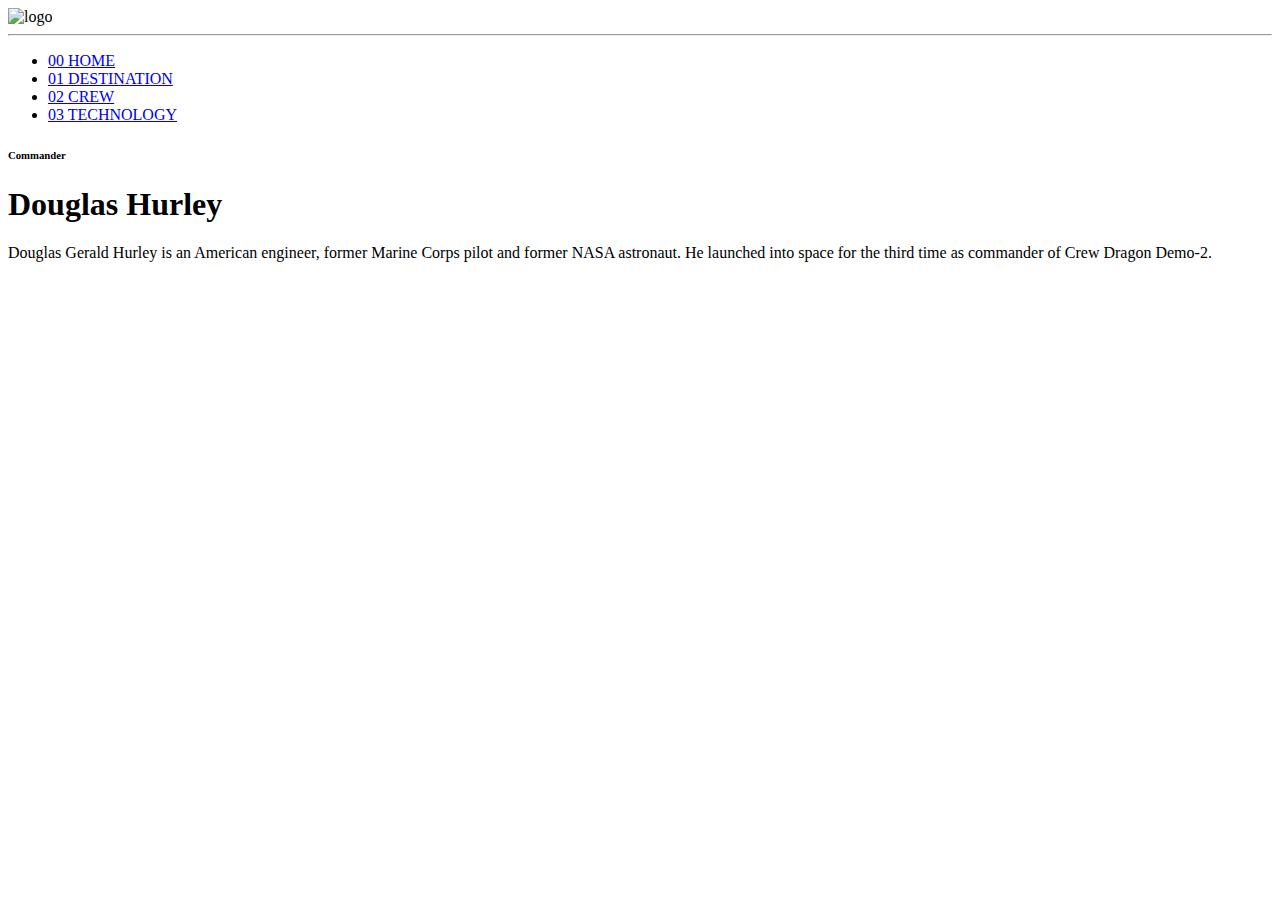
==== crew-commander.html @ 9f92351d "Add files via upload" ====
<html lang="en">

<head>
    <meta charset="UTF-8">
    <meta name="viewport" content="width=device-width, initial-scale=1.0">

    <link rel="icon" type="image/png" sizes="32x32" href="Image/favicon-32x32.png">

    <title>Frontend Mentor | Space tourism website</title>
    <link rel="stylesheet" href="/home/anuj/Desktop/projectfiles/crew-commander.css">

    <link rel="preconnect" href="https://fonts.googleapis.com">
    <link rel="preconnect" href="https://fonts.gstatic.com" crossorigin>
    <link href="https://fonts.googleapis.com/css2?family=Barlow&display=swap" rel="stylesheet">
    <link rel="preconnect" href="https://fonts.googleapis.com">
    <link rel="preconnect" href="https://fonts.gstatic.com" crossorigin>
    <link href="https://fonts.googleapis.com/css2?family=Bellefair&display=swap" rel="stylesheet">
    <link rel="preconnect" href="https://fonts.googleapis.com">
    <link rel="preconnect" href="https://fonts.gstatic.com" crossorigin>
    <link href="https://fonts.googleapis.com/css2?family=Barlow+Condensed&display=swap" rel="stylesheet">

</head>

<body class="destination">
    <header>
        <img class="logo" src="/home/anuj/Desktop/Project/logo.svg" alt="logo">
        <hr>
        <nav>
            <ul>
                <li><a href="/home/anuj/Desktop/projectfiles/index.html"><span class="style">00</span> HOME</a></li>
                <li><a href="/home/anuj/Desktop/projectfiles/moon.html"><span class="style">01</span> DESTINATION</a></li>
                <li><a href="/home/anuj/Desktop/projectfiles/crew-commander.html"><span class="style">02</span> CREW</a></li>
                <li><a href="/home/anuj/Desktop/projectfiles/launchvehicle.html"><span class="style">03</span> TECHNOLOGY</a></li>
            </ul>
        </nav>
    </header>
    <div class="conatiner-3">

        <div class="textbox3">

            <h6>Commander </h6>
            <h1>Douglas Hurley</h1>
            <p>Douglas Gerald Hurley is an American engineer, former Marine Corps pilot and former NASA astronaut. He launched into space for the third time as commander of Crew Dragon Demo-2.</p>

            <div class="circle">
                <a class="active" href="/home/anuj/Desktop/projectfiles/crew-commander.html"><span class="dot"></span></a></span>
                <a href="/home/anuj/Desktop/projectfiles/crew-specialist.html"><span class="dot"></span></a></span>
                <a href="/home/anuj/Desktop/projectfiles/crew-pilot.html"><span class="dot"></span></a></span>
                <a href="/home/anuj/Desktop/projectfiles/crew-engineer.html"><span class="dot"></span></a></span>
            </div>
        </div>


        <div class="imgfirst3">
            <img src="/home/anuj/Desktop/projectfiles/image-douglas-hurley.png" alt="">

        </div>
    </div>
    </div>
    </div>
</body>

</html>
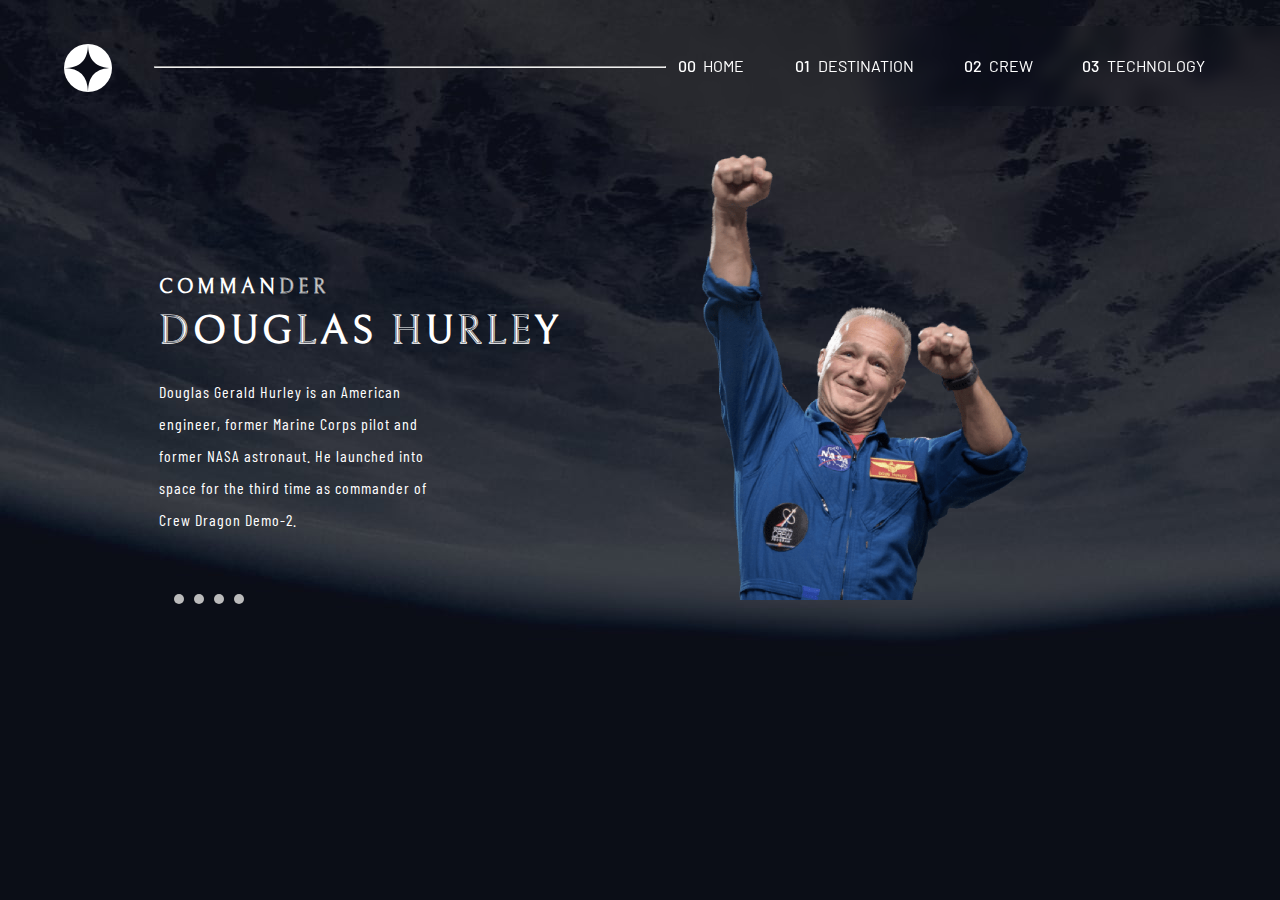
==== commit cff7abb7: "Add files via upload" ====
--- a/crew-commander.html
+++ b/crew-commander.html
@@ -7,7 +7,7 @@
     <link rel="icon" type="image/png" sizes="32x32" href="Image/favicon-32x32.png">
 
     <title>Frontend Mentor | Space tourism website</title>
-    <link rel="stylesheet" href="/home/anuj/Desktop/projectfiles/crew-commander.css">
+    <link rel="stylesheet" href="crew-commander.css">
 
     <link rel="preconnect" href="https://fonts.googleapis.com">
     <link rel="preconnect" href="https://fonts.gstatic.com" crossorigin>
@@ -23,14 +23,14 @@
 
 <body class="destination">
     <header>
-        <img class="logo" src="/home/anuj/Desktop/Project/logo.svg" alt="logo">
+        <img class="logo" src="logo.svg" alt="logo">
         <hr>
         <nav>
             <ul>
-                <li><a href="/home/anuj/Desktop/projectfiles/index.html"><span class="style">00</span> HOME</a></li>
-                <li><a href="/home/anuj/Desktop/projectfiles/moon.html"><span class="style">01</span> DESTINATION</a></li>
-                <li><a href="/home/anuj/Desktop/projectfiles/crew-commander.html"><span class="style">02</span> CREW</a></li>
-                <li><a href="/home/anuj/Desktop/projectfiles/launchvehicle.html"><span class="style">03</span> TECHNOLOGY</a></li>
+                <li><a href="index.html"><span class="style">00</span> HOME</a></li>
+                <li><a href="moon.html"><span class="style">01</span> DESTINATION</a></li>
+                <li><a href="crew-commander.html"><span class="style">02</span> CREW</a></li>
+                <li><a href="launchvehicle.html"><span class="style">03</span> TECHNOLOGY</a></li>
             </ul>
         </nav>
     </header>
@@ -43,16 +43,16 @@
             <p>Douglas Gerald Hurley is an American engineer, former Marine Corps pilot and former NASA astronaut. He launched into space for the third time as commander of Crew Dragon Demo-2.</p>
 
             <div class="circle">
-                <a class="active" href="/home/anuj/Desktop/projectfiles/crew-commander.html"><span class="dot"></span></a></span>
-                <a href="/home/anuj/Desktop/projectfiles/crew-specialist.html"><span class="dot"></span></a></span>
-                <a href="/home/anuj/Desktop/projectfiles/crew-pilot.html"><span class="dot"></span></a></span>
-                <a href="/home/anuj/Desktop/projectfiles/crew-engineer.html"><span class="dot"></span></a></span>
+                <a class="active" href="crew-commander.html"><span class="dot"></span></a></span>
+                <a href="crew-specialist.html"><span class="dot"></span></a></span>
+                <a href="crew-pilot.html"><span class="dot"></span></a></span>
+                <a href="crew-engineer.html"><span class="dot"></span></a></span>
             </div>
         </div>
 
 
         <div class="imgfirst3">
-            <img src="/home/anuj/Desktop/projectfiles/image-douglas-hurley.png" alt="">
+            <img src="image-douglas-hurley.png" alt="">
 
         </div>
     </div>
--- a/crew-commander.css
+++ b/crew-commander.css
@@ -0,0 +1,420 @@
+* {
+    margin: 0;
+    padding: 0;
+    box-sizing: border-box;
+}
+
+.destination {
+    background-image: url("background-crew-desktop.jpg");
+    background-size: cover;
+    background-repeat: no-repeat;
+}
+
+header {
+    top: 0;
+    left: 0;
+    width: 100%;
+    display: flex;
+    justify-content: space-between;
+    margin-top: 2%;
+}
+
+nav {
+    height: 80px;
+    width: 50%;
+    display: flex;
+    position: relative;
+    flex-direction: column;
+    justify-content: space-evenly;
+    flex-wrap: wrap;
+    backdrop-filter: blur;
+    border: 0px solid #0B0D17;
+    backdrop-filter: blur(8px);
+}
+
+.logo {
+    width: 48px;
+    height: 48px;
+    margin-top: 18px;
+    margin-left: 5%;
+}
+
+header hr {
+    width: 40%;
+    height: 0px;
+    margin-top: 40px;
+    z-index: 10;
+    position: absolute;
+    margin-left: 12%;
+}
+
+ul {
+    display: flex;
+    width: 90%;
+    justify-content: space-around;
+    margin-left: 10px;
+}
+
+ul li {
+    list-style: none;
+    text-decoration: none;
+}
+
+ul li a {
+    text-decoration: none;
+    color: white;
+    display: flex;
+    flex-wrap: wrap;
+    font-size: 16px;
+    font-family: 'Barlow', sans-serif;
+}
+
+span {
+    display: flex;
+    justify-content: space-around;
+    width: 32px;
+    font-size: 16px;
+    font-weight: 500;
+    font-family: 'Barlow', sans-serif;
+}
+
+.conatiner-3 {
+    display: inline-flex;
+    width: 80%;
+    height: auto;
+    margin-left: 10%;
+    flex-wrap: wrap;
+    flex-direction: row;
+    margin-top: 3.8%;
+}
+
+.conatiner-3 .imgfirst3 {
+    width: 40%;
+    display: flexbox;
+    flex-direction: row;
+}
+
+.conatiner-3 .imgfirst3 img {
+    width: 80%;
+    margin-left: 15%;
+    display: flex;
+}
+
+.conatiner-3 .textbox3 {
+    width: 50%;
+    font-family: sans-serif;
+    padding: 3%;
+    font-size: 24px;
+    margin-top: 8%;
+}
+
+.conatiner-3 .textbox3 h1 {
+    font-size: 40px;
+    margin-top: 2%;
+    text-transform: uppercase;
+    letter-spacing: 4;
+    width: 100%;
+    color: white;
+    font-family: 'Bellefair', serif;
+}
+
+.conatiner-3 .textbox3 h6 {
+    font-size: 20px;
+    margin-top: 2%;
+    text-transform: uppercase;
+    letter-spacing: 4;
+    width: 100%;
+    color: #FFFFFF;
+    font-family: 'Bellefair', serif;
+}
+
+.textbox3 p {
+    font-size: 16px;
+    width: 65%;
+    margin-top: 5%;
+    color: white;
+    letter-spacing: 1px;
+    line-height: 2;
+    font-family: 'Barlow Condensed', sans-serif;
+}
+
+.textbox {
+    display: flex;
+    width: 100%;
+    line-height: 2;
+    justify-content: space-between;
+    margin-top: 5%;
+}
+
+.textbox h6 {
+    font-size: 14px;
+    color: #D0D6F9;
+    text-transform: uppercase;
+    font-family: 'Barlow', sans-serif;
+}
+
+.textbox p {
+    font-size: 24px;
+    text-transform: uppercase;
+    font-family: 'Barlow', sans-serif;
+    color: #FFFFFF;
+}
+
+.circle {
+    height: 15px;
+    display: flex;
+    margin-top: 12.9%;
+    width: 110px;
+    margin-left: 5px;
+}
+
+.dot {
+    height: 10px;
+    width: 10px;
+    background-color: #bbb;
+    border-radius: 50%;
+    display: inline-block;
+    margin-left: 10px;
+}
+
+@media only screen and (max-width: 768px) {
+    .destination {
+        background-image: url("background-destination-tablet.jpg");
+    }
+    header {
+        top: 0;
+        left: 0;
+        width: 100%;
+        display: flex;
+        justify-content: space-between;
+        margin-top: 2%;
+    }
+    nav {
+        height: 80px;
+        width: 70%;
+        display: flex;
+        position: relative;
+        flex-direction: column;
+        justify-content: space-evenly;
+        flex-wrap: wrap;
+        backdrop-filter: blur;
+        border: 0px solid #0B0D17;
+        backdrop-filter: blur(8px);
+    }
+    .logo {
+        width: 48px;
+        height: 48px;
+        margin-top: 18px;
+        margin-left: 5%;
+    }
+    header hr {
+        width: 40%;
+        height: 0px;
+        margin-top: 40px;
+        z-index: 10;
+        position: absolute;
+        margin-left: 12%;
+        display: none;
+    }
+    ul {
+        display: flex;
+        width: 90%;
+        justify-content: space-around;
+        margin-left: 10px;
+    }
+    ul li {
+        list-style: none;
+        text-decoration: none;
+    }
+    ul li a {
+        text-decoration: none;
+        color: white;
+        display: flex;
+        flex-wrap: wrap;
+        font-size: 14px;
+        font-family: 'Barlow', sans-serif;
+    }
+    span {
+        display: none;
+    }
+    .conatiner-3 {
+        display: inline-block;
+        margin-top: 5%;
+        width: 80%;
+        margin-left: 10%;
+        flex-wrap: wrap;
+        align-items: center;
+        text-align: center;
+    }
+    .conatiner-3 .imgfirst3 {
+        width: 83%;
+        border-radius: 10px;
+        margin-left: 7%;
+        margin-top: 2.5%;
+        align-items: center;
+    }
+    .conatiner-3 .imgfirst3 img {
+        width: 67%;
+    }
+    .conatiner-3 .textbox3 {
+        width: 100%;
+        font-family: sans-serif;
+        padding: 3%;
+        font-size: 24px;
+        align-items: center;
+        justify-content: center;
+        position: relative;
+    }
+    .conatiner-3 .textbox3 h1 {
+        font-size: 40px;
+        margin-top: 2%;
+        text-transform: uppercase;
+        letter-spacing: 4;
+        width: 100%;
+        color: white;
+        margin-top: 10%;
+    }
+    .textbox3 p {
+        font-size: 16px;
+        width: 100%;
+        margin-top: 5%;
+        color: white;
+        letter-spacing: 1px;
+        line-height: 1.5;
+    }
+    .main {
+        display: flex;
+        width: 90%;
+        justify-content: space-between;
+        align-items: center;
+        text-align: center;
+        margin-left: 20%;
+    }
+    .main li a {
+        font-size: 16px;
+    }
+    hr {
+        margin-top: 5%;
+    }
+    .textbox {
+        display: flex;
+        width: 100%;
+        line-height: 2;
+        justify-content: space-between;
+    }
+    .textbox h6 {
+        font-size: 14px;
+        color: #D0D6F9;
+        text-transform: uppercase;
+        font-family: 'Barlow', sans-serif;
+    }
+    .textbox p {
+        font-size: 24px;
+        text-transform: uppercase;
+        font-family: 'Barlow', sans-serif;
+        color: #FFFFFF;
+    }
+    .circle {
+        height: 15px;
+        display: flex;
+        width: 95%;
+        align-items: center;
+        justify-content: center;
+        justify-items: center;
+    }
+    .dot {
+        height: 10px;
+        width: 10px;
+        background-color: #bbb;
+        border-radius: 50%;
+        justify-content: center;
+        justify-items: center;
+    }
+}
+
+@media only screen and (max-width: 375px) {
+    .destination {
+        background-image: url("background-destination-tablet.jpg");
+    }
+    nav {
+        display: none;
+    }
+    .conatiner-3 {
+        display: inline-block;
+        margin-top: 10%;
+        width: 90%;
+        margin-left: 5%;
+        flex-wrap: wrap;
+        align-items: center;
+        text-align: center;
+    }
+    .conatiner-3 .imgfirst3 {
+        width: 90%;
+        border-radius: 10px;
+        background-size: cover;
+        margin-top: 2.5%;
+        align-items: center;
+    }
+    .conatiner-3 .imgfirst3 img {
+        width: 70%;
+        align-items: center;
+    }
+    .conatiner-3 .textbox3 {
+        width: 100%;
+        font-family: sans-serif;
+        padding: 3%;
+        font-size: 24px;
+        align-items: center;
+        justify-content: center;
+        position: relative;
+    }
+    .conatiner-3 .textbox3 h1 {
+        font-size: 24px;
+        margin-top: 2%;
+        text-transform: uppercase;
+        letter-spacing: 4;
+        width: 100%;
+        color: white;
+        margin-top: 10%;
+        flex-direction: column;
+        flex-wrap: wrap;
+    }
+    .textbox3 p {
+        font-size: 15px;
+        width: 100%;
+        margin-top: 5%;
+        color: white;
+        letter-spacing: 1px;
+        line-height: 1.5;
+    }
+    .textbox {
+        display: flex;
+        width: 100%;
+        line-height: 2;
+        justify-content: space-between;
+    }
+    .textbox h6 {
+        font-size: 14px;
+        color: #D0D6F9;
+        text-transform: uppercase;
+        font-family: 'Barlow', sans-serif;
+    }
+    .textbox p {
+        font-size: 24px;
+        text-transform: uppercase;
+        font-family: 'Barlow', sans-serif;
+        color: #FFFFFF;
+    }
+    .circle {
+        height: 15px;
+        display: flex;
+        width: 100%;
+    }
+    .dot {
+        height: 10px;
+        width: 10px;
+        background-color: #bbb;
+        border-radius: 50%;
+        display: inline-block;
+    }
+}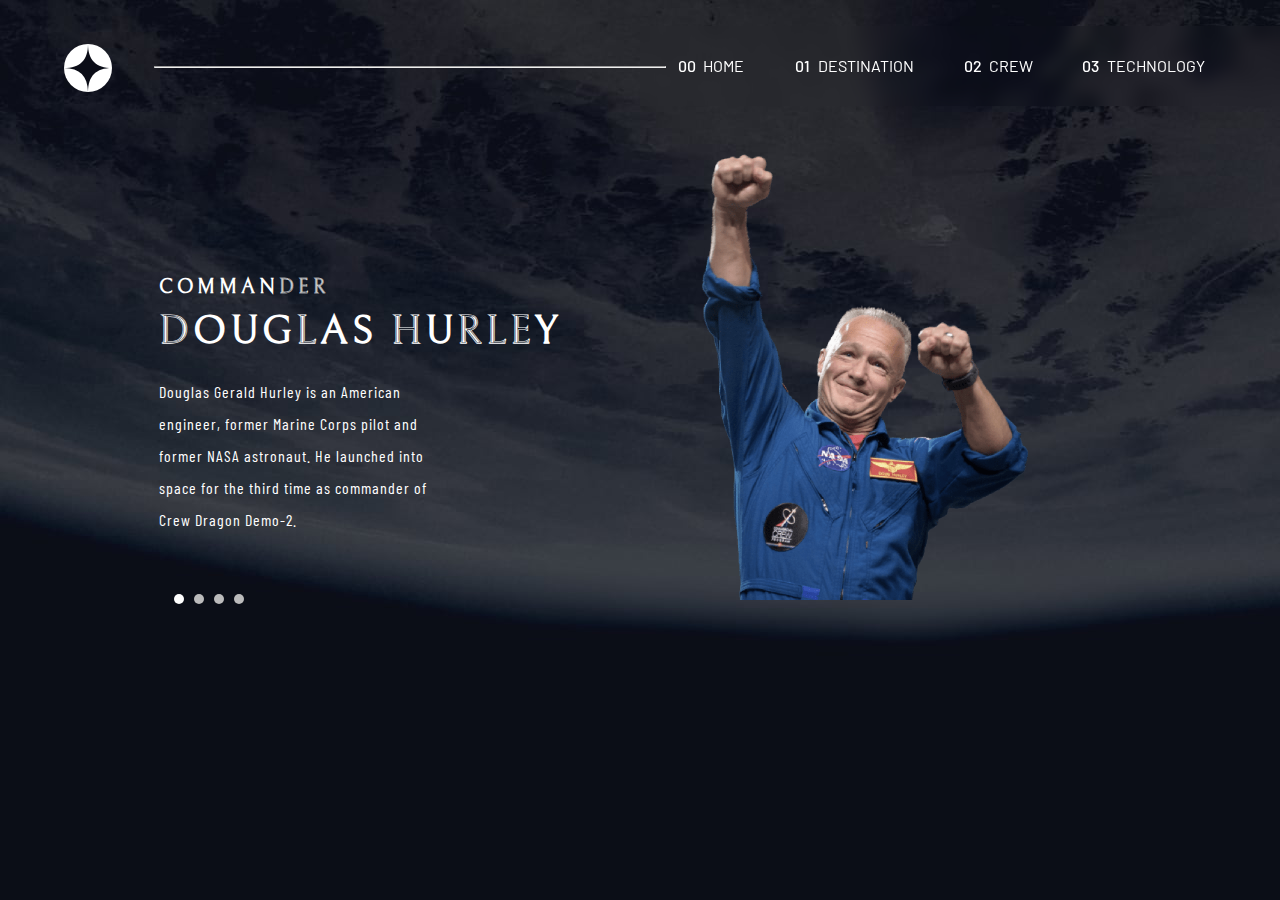
==== commit 834b9a99: "Add files via upload" ====
--- a/crew-commander.html
+++ b/crew-commander.html
@@ -43,10 +43,10 @@
             <p>Douglas Gerald Hurley is an American engineer, former Marine Corps pilot and former NASA astronaut. He launched into space for the third time as commander of Crew Dragon Demo-2.</p>
 
             <div class="circle">
-                <a class="active" href="crew-commander.html"><span class="dot"></span></a></span>
-                <a href="crew-specialist.html"><span class="dot"></span></a></span>
-                <a href="crew-pilot.html"><span class="dot"></span></a></span>
-                <a href="crew-engineer.html"><span class="dot"></span></a></span>
+                <a class="active" href="crew-commander.html"><span class="dot1"></span></a></span>
+                <a href="crew-specialist.html"><span class="dot2"></span></a></span>
+                <a href="crew-pilot.html"><span class="dot3"></span></a></span>
+                <a href="crew-engineer.html"><span class="dot4"></span></a></span>
             </div>
         </div>
 
--- a/crew-commander.css
+++ b/crew-commander.css
@@ -168,7 +168,16 @@
     margin-left: 5px;
 }
 
-.dot {
+.dot1 {
+    height: 10px;
+    width: 10px;
+    background-color: rgb(255, 255, 255);
+    border-radius: 50%;
+    display: inline-block;
+    margin-left: 10px;
+}
+
+.dot2 {
     height: 10px;
     width: 10px;
     background-color: #bbb;
@@ -177,6 +186,28 @@
     margin-left: 10px;
 }
 
+.dot3 {
+    height: 10px;
+    width: 10px;
+    background-color: #bbb;
+    border-radius: 50%;
+    display: inline-block;
+    margin-left: 10px;
+}
+
+.dot4 {
+    height: 10px;
+    width: 10px;
+    background-color: #bbb;
+    border-radius: 50%;
+    display: inline-block;
+    margin-left: 10px;
+}
+
+.dot1:hover {
+    background-color: #bbb;
+}
+
 @media only screen and (max-width: 768px) {
     .destination {
         background-image: url("background-destination-tablet.jpg");
@@ -191,7 +222,7 @@
     }
     nav {
         height: 80px;
-        width: 70%;
+        width: 90%;
         display: flex;
         position: relative;
         flex-direction: column;
